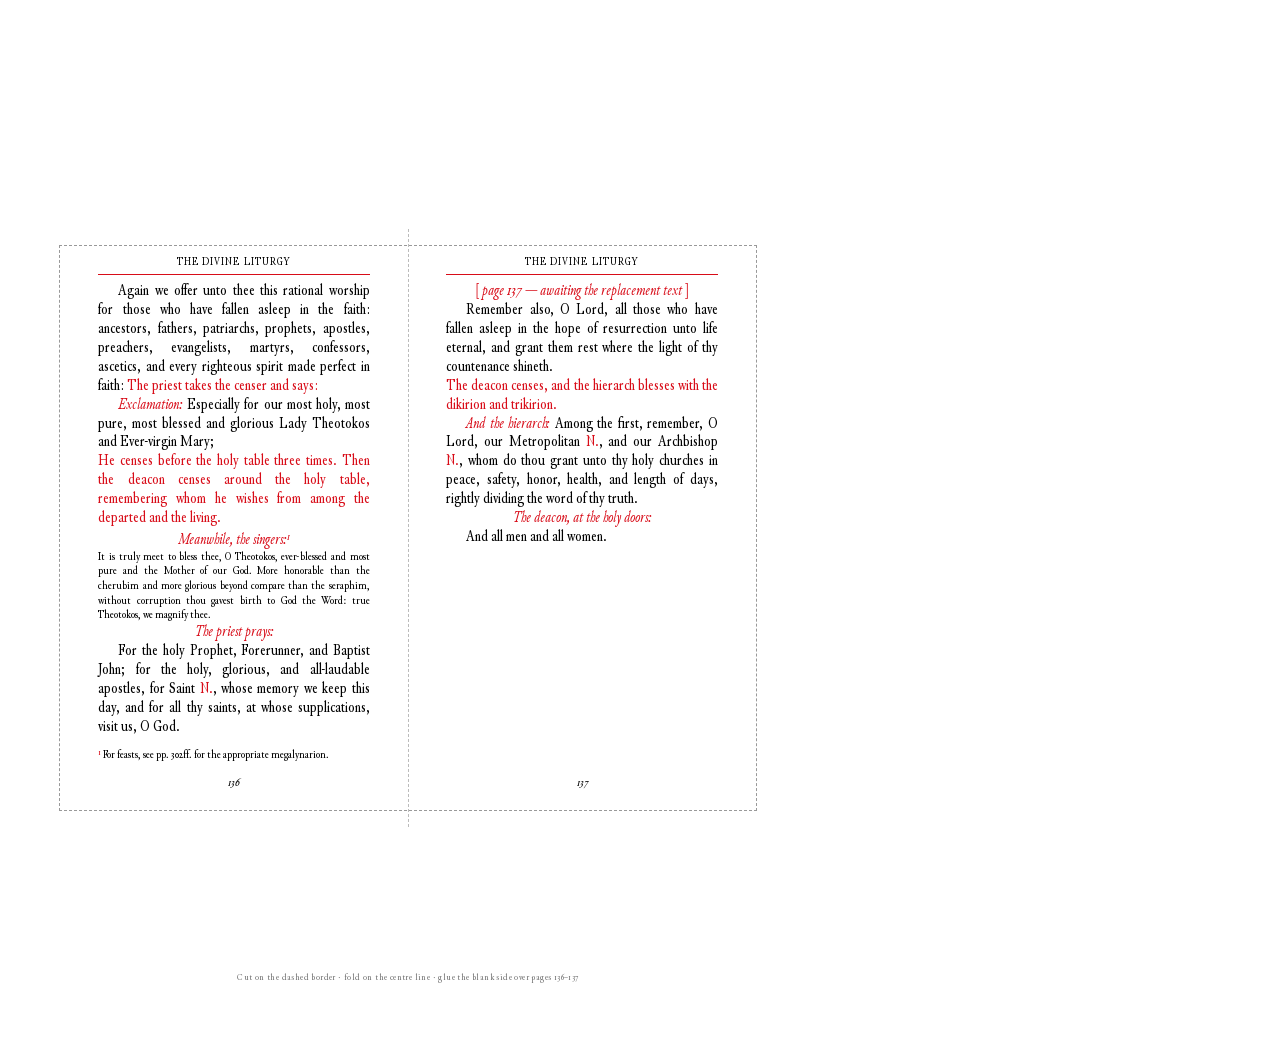
==== booklet/insert.html @ 29bf591c "The insert: one sheet, one side, folded into the gutter Pages 136 and 137 are on different leaves an" ====
<!-- Placeholder content: page 136 is the scanned text, 137 is dummy, so the
     layout can be checked before the real replacement text arrives. -->
<meta charset="utf-8"><html lang="en">
<link rel="stylesheet" href="insert.css">
<div class="sheet">
  <div class="spread">

    <div class="leaf">
      <div class="head">THE DIVINE LITURGY</div>
      <div class="body">
        <p>Again we offer unto thee this rational worship for those who have
        fallen asleep in the faith: ancestors, fathers, patriarchs, prophets,
        apostles, preachers, evangelists, martyrs, confessors, ascetics, and
        every righteous spirit made perfect in faith: <span class="red">The
        priest takes the censer and says:</span></p>
        <p><span class="lead">Exclamation:</span> Especially for our most holy,
        most pure, most blessed and glorious Lady Theotokos and Ever-virgin
        Mary;</p>
        <p class="rubric">He censes before the holy table three times. Then the
        deacon censes around the holy table, remembering whom he wishes from
        among the departed and the living.</p>
        <p class="label">Meanwhile, the singers:<sup>1</sup></p>
        <p class="small">It is truly meet to bless thee, O Theotokos,
        ever-blessed and most pure and the Mother of our God. More honorable
        than the cherubim and more glorious beyond compare than the seraphim,
        without corruption thou gavest birth to God the Word: true Theotokos,
        we magnify thee.</p>
        <p class="label">The priest prays:</p>
        <p>For the holy Prophet, Forerunner, and Baptist John; for the holy,
        glorious, and all-laudable apostles, for Saint <span class="red">N.</span>,
        whose memory we keep this day, and for all thy saints, at whose
        supplications, visit us, O God.</p>
        <p class="note"><sup>1</sup> For feasts, see pp. 302ff. for the
        appropriate megalynarion.</p>
      </div>
      <div class="folio">136</div>
    </div>

    <div class="leaf">
      <div class="head">THE DIVINE LITURGY</div>
      <div class="body">
        <p class="label">[ page 137 &mdash; awaiting the replacement text ]</p>
        <p>Remember also, O Lord, all those who have fallen asleep in the hope
        of resurrection unto life eternal, and grant them rest where the light
        of thy countenance shineth.</p>
        <p class="rubric">The deacon censes, and the hierarch blesses with the
        dikirion and trikirion.</p>
        <p><span class="lead">And the hierarch:</span> Among the first, remember,
        O Lord, our Metropolitan <span class="red">N.</span>, and our Archbishop
        <span class="red">N.</span>, whom do thou grant unto thy holy churches in
        peace, safety, honor, health, and length of days, rightly dividing the
        word of thy truth.</p>
        <p class="label">The deacon, at the holy doors:</p>
        <p>And all men and all women.</p>
      </div>
      <div class="folio">137</div>
    </div>

  </div>
  <div class="cut"></div>
  <div class="caption">Cut on the dashed border &middot; fold on the centre line
    &middot; glue the blank side over pages 136&ndash;137</div>
</div>
---- booklet/insert.css ----
/* The replacement spread: one sheet, printed on ONE side, carrying page 136
   on the left and 137 on the right. It folds down the middle into the gutter
   and its blank back is glued over the two existing pages, so the printed
   side faces the reader and there is no duplex to get wrong.

   Everything inside a .leaf is the book's own geometry, measured in SPEC.md. */
@font-face{ font-family:Junicode; src:url("fonts/Junicode-Cond.ttf"); }
@font-face{ font-family:Junicode; font-style:italic;
            src:url("fonts/Junicode-CondItalic.ttf"); }

:root{
  --red:#d80c18;
  --leaf-w:3.625in; --leaf-h:5.875in;
  --side:0.40in;                 /* left and right margin, from the scan */
  --text-top:0.386in;            /* first body line */
  --foot:0.36in;                 /* page number sits in here */
}

@page{ size: letter; margin:0; }
html,body{ margin:0; padding:0 }
body{ font-family:Junicode, serif; color:#000; }

.sheet{
  width:8.5in; height:11in; position:relative;
}
.spread{
  position:absolute; left:50%; top:50%;
  transform:translate(-50%,-50%);
  width:calc(var(--leaf-w) * 2); height:var(--leaf-h);
  display:flex;
}
/* the fold, down the middle — printed faint so it can be creased accurately
   and still disappear into the gutter */
.spread::after{
  content:""; position:absolute; left:50%; top:-0.18in; bottom:-0.18in;
  border-left:0.3pt dashed #bbb;
}
.leaf{
  width:var(--leaf-w); height:var(--leaf-h); position:relative;
  padding:var(--text-top) var(--side) var(--foot);
  box-sizing:border-box;
}
/* Measured off the scan: the running head sits 0.115in from the head of the
   page, the red rule at 0.29in, the first body line at 0.386in. The rule is a
   separate absolutely-placed element rather than a border on the head, so its
   position is the measured one and does not drift with the head's line box. */
.leaf > .head{
  position:absolute; left:var(--side); right:var(--side); top:0.115in;
  font-size:8.6pt; line-height:1; letter-spacing:.09em; text-align:center;
}
.leaf > .head::after{
  content:""; position:absolute; left:0; right:0; top:0.175in;
  border-top:0.64pt solid var(--red);
}
.leaf > .folio{
  position:absolute; left:0; right:0; bottom:0.20in;
  text-align:center; font-style:italic; font-size:9pt;
}
.body{ font-size:11.7pt; line-height:14.2pt; text-align:justify; hyphens:auto }
.body p{ margin:0; text-indent:15pt }
.body p.flush{ text-indent:0 }
.body p.rubric{ color:var(--red); text-indent:0 }
.body p.label{ color:var(--red); font-style:italic; text-align:center;
               text-indent:0 }
.red{ color:var(--red) }
.lead{ color:var(--red); font-style:italic }
.body p.small{ font-size:9pt; line-height:11pt; text-indent:0 }
.body p.note{ font-size:9pt; line-height:11pt; text-indent:0; margin-top:6pt }
sup{ color:var(--red); font-size:.7em; vertical-align:.35em }

/* cut line for the sheet, outside the spread so it goes with the offcut */
.cut{
  position:absolute; left:50%; top:50%; transform:translate(-50%,-50%);
  width:calc(var(--leaf-w) * 2); height:var(--leaf-h);
  border:0.5pt dashed #999; pointer-events:none;
}
.caption{
  position:absolute; left:0; right:0; bottom:0.75in; text-align:center;
  font-size:7.5pt; color:#777; letter-spacing:.04em;
}
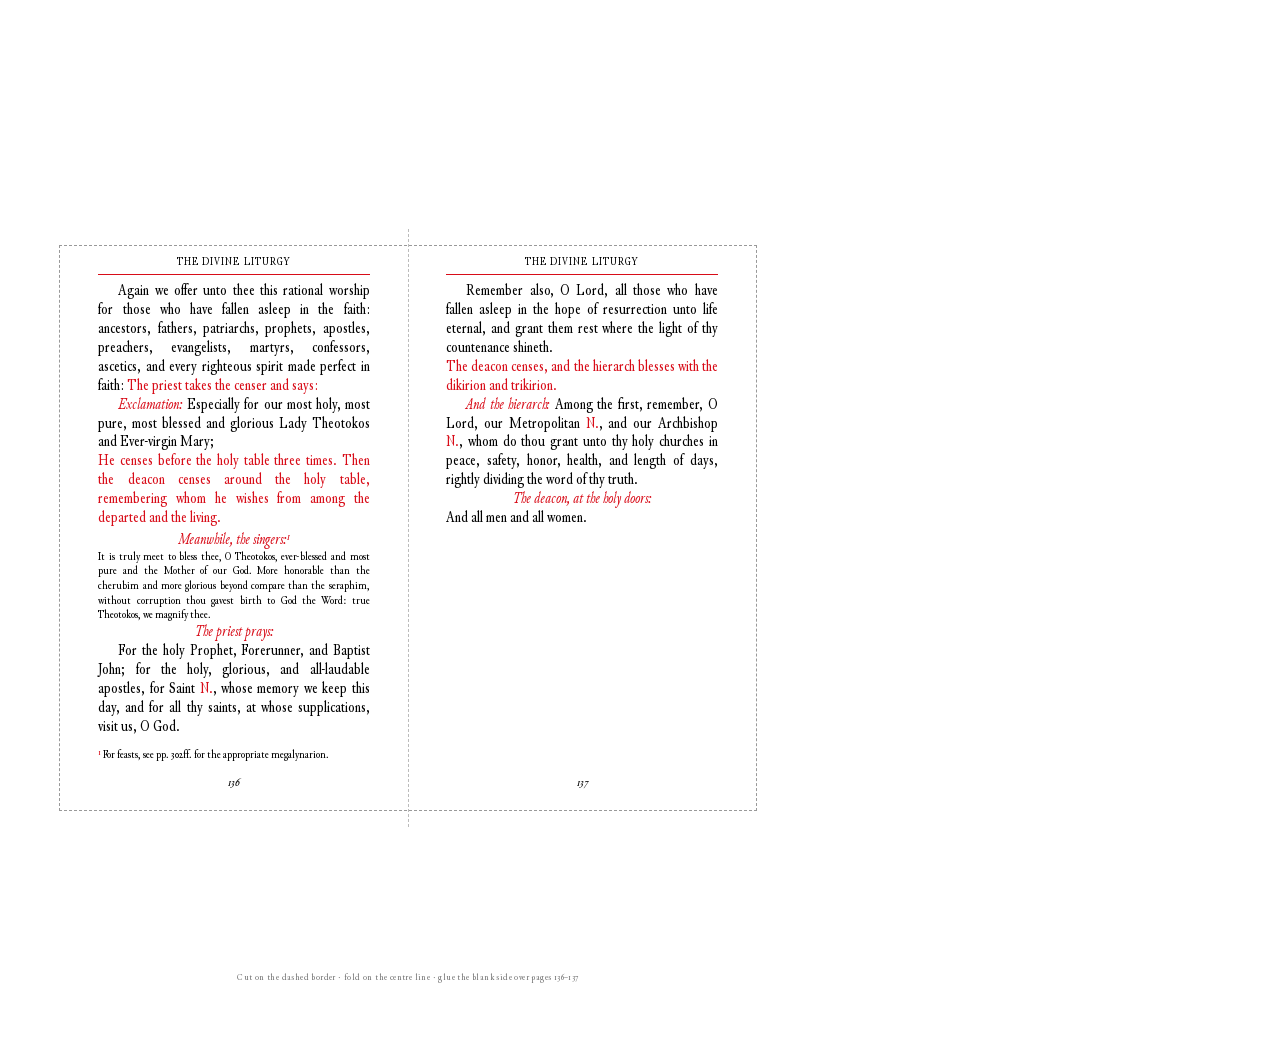
==== commit 0b818942: "Build the insert from plain text pages pages/136.txt and pages/137.txt hold the words; make_insert.p" ====
--- a/booklet/insert.html
+++ b/booklet/insert.html
@@ -1,63 +1,35 @@
-<!-- Placeholder content: page 136 is the scanned text, 137 is dummy, so the
-     layout can be checked before the real replacement text arrives. -->
+<!-- built by make_insert.py from pages/136.txt and 137.txt -->
 <meta charset="utf-8"><html lang="en">
 <link rel="stylesheet" href="insert.css">
 <div class="sheet">
   <div class="spread">
-
     <div class="leaf">
       <div class="head">THE DIVINE LITURGY</div>
       <div class="body">
-        <p>Again we offer unto thee this rational worship for those who have
-        fallen asleep in the faith: ancestors, fathers, patriarchs, prophets,
-        apostles, preachers, evangelists, martyrs, confessors, ascetics, and
-        every righteous spirit made perfect in faith: <span class="red">The
-        priest takes the censer and says:</span></p>
-        <p><span class="lead">Exclamation:</span> Especially for our most holy,
-        most pure, most blessed and glorious Lady Theotokos and Ever-virgin
-        Mary;</p>
-        <p class="rubric">He censes before the holy table three times. Then the
-        deacon censes around the holy table, remembering whom he wishes from
-        among the departed and the living.</p>
+        <p>Again we offer unto thee this rational worship for those who have fallen asleep in the faith: ancestors, fathers, patriarchs, prophets, apostles, preachers, evangelists, martyrs, confessors, ascetics, and every righteous spirit made perfect in faith: <span class="red">The priest takes the censer and says:</span></p>
+        <p><span class="red"><em>Exclamation:</em></span> Especially for our most holy, most pure, most blessed and glorious Lady Theotokos and Ever-virgin Mary;</p>
+        <p class="rubric">He censes before the holy table three times. Then the deacon censes around the holy table, remembering whom he wishes from among the departed and the living.</p>
         <p class="label">Meanwhile, the singers:<sup>1</sup></p>
-        <p class="small">It is truly meet to bless thee, O Theotokos,
-        ever-blessed and most pure and the Mother of our God. More honorable
-        than the cherubim and more glorious beyond compare than the seraphim,
-        without corruption thou gavest birth to God the Word: true Theotokos,
-        we magnify thee.</p>
+        <p class="small">It is truly meet to bless thee, O Theotokos, ever-blessed and most pure and the Mother of our God. More honorable than the cherubim and more glorious beyond compare than the seraphim, without corruption thou gavest birth to God the Word: true Theotokos, we magnify thee.</p>
         <p class="label">The priest prays:</p>
-        <p>For the holy Prophet, Forerunner, and Baptist John; for the holy,
-        glorious, and all-laudable apostles, for Saint <span class="red">N.</span>,
-        whose memory we keep this day, and for all thy saints, at whose
-        supplications, visit us, O God.</p>
-        <p class="note"><sup>1</sup> For feasts, see pp. 302ff. for the
-        appropriate megalynarion.</p>
+        <p>For the holy Prophet, Forerunner, and Baptist John; for the holy, glorious, and all-laudable apostles, for Saint <span class="red">N.</span>, whose memory we keep this day, and for all thy saints, at whose supplications, visit us, O God.</p>
+        <p class="note"><sup>1</sup> For feasts, see pp. 302ff. for the appropriate megalynarion.</p>
       </div>
       <div class="folio">136</div>
     </div>
-
     <div class="leaf">
       <div class="head">THE DIVINE LITURGY</div>
       <div class="body">
-        <p class="label">[ page 137 &mdash; awaiting the replacement text ]</p>
-        <p>Remember also, O Lord, all those who have fallen asleep in the hope
-        of resurrection unto life eternal, and grant them rest where the light
-        of thy countenance shineth.</p>
-        <p class="rubric">The deacon censes, and the hierarch blesses with the
-        dikirion and trikirion.</p>
-        <p><span class="lead">And the hierarch:</span> Among the first, remember,
-        O Lord, our Metropolitan <span class="red">N.</span>, and our Archbishop
-        <span class="red">N.</span>, whom do thou grant unto thy holy churches in
-        peace, safety, honor, health, and length of days, rightly dividing the
-        word of thy truth.</p>
+        <p>Remember also, O Lord, all those who have fallen asleep in the hope of resurrection unto life eternal, and grant them rest where the light of thy countenance shineth.</p>
+        <p class="rubric">The deacon censes, and the hierarch blesses with the dikirion and trikirion.</p>
+        <p><span class="red"><em>And the hierarch:</em></span> Among the first, remember, O Lord, our Metropolitan <span class="red">N.</span>, and our Archbishop <span class="red">N.</span>, whom do thou grant unto thy holy churches in peace, safety, honor, health, and length of days, rightly dividing the word of thy truth.</p>
         <p class="label">The deacon, at the holy doors:</p>
-        <p>And all men and all women.</p>
+        <p class="flush">And all men and all women.</p>
       </div>
       <div class="folio">137</div>
     </div>
-
   </div>
   <div class="cut"></div>
-  <div class="caption">Cut on the dashed border &middot; fold on the centre line
-    &middot; glue the blank side over pages 136&ndash;137</div>
+  <div class="caption">Cut on the dashed border &middot; fold on the centre
+    line &middot; glue the blank side over pages 136&ndash;137</div>
 </div>
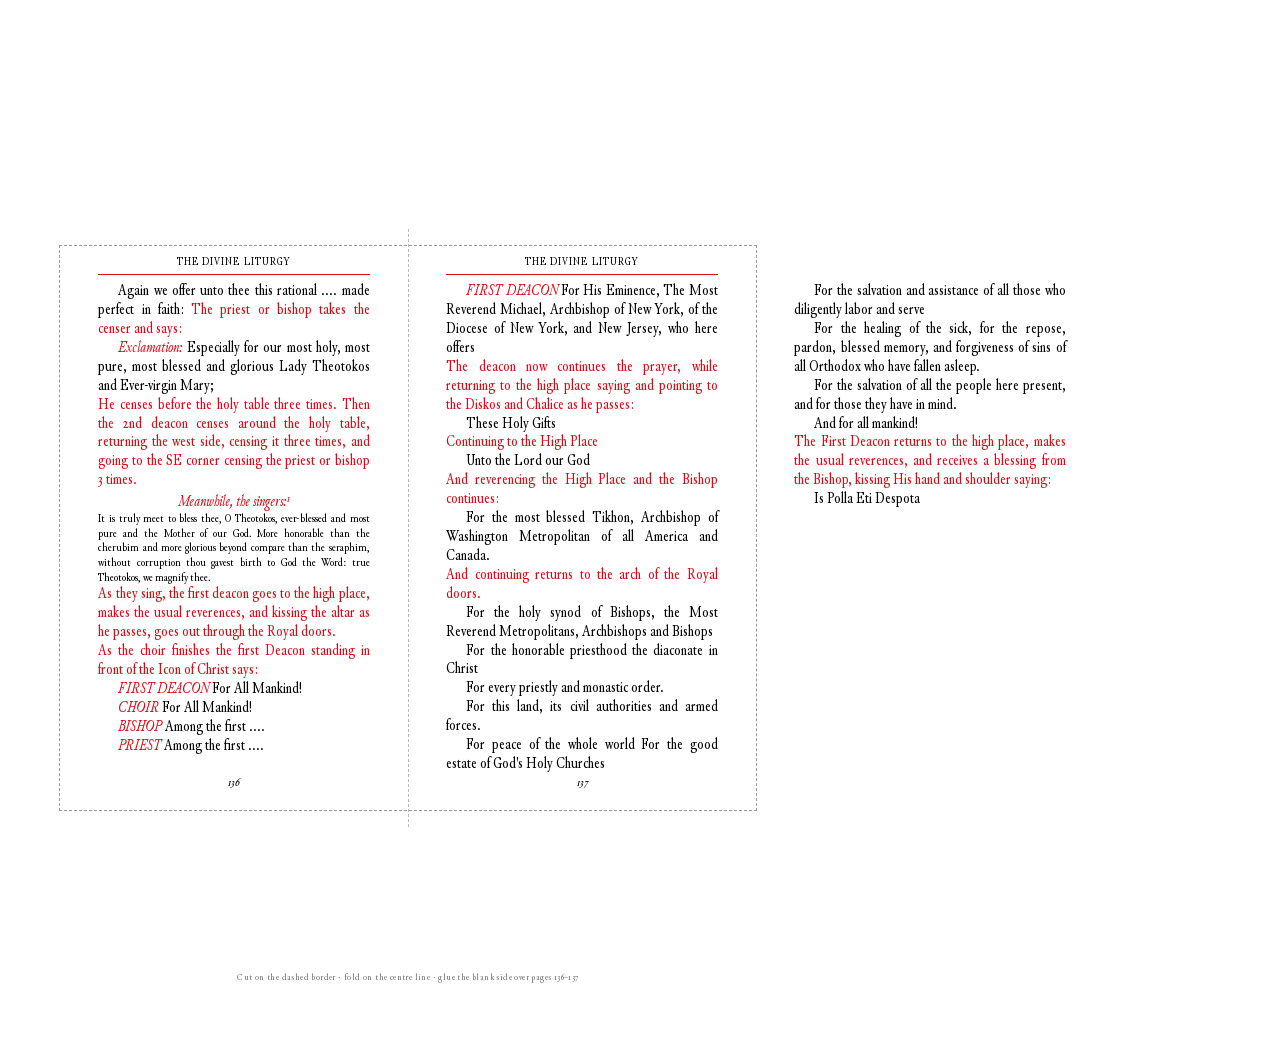
==== commit 61511b0a: "One balanced flow across the spread, and a lines: block The text is now a single stream in one file," ====
--- a/booklet/insert.html
+++ b/booklet/insert.html
@@ -1,33 +1,48 @@
-<!-- built by make_insert.py from pages/136.txt and 137.txt -->
+<!-- built by make_insert.py from pages/136.txt -->
 <meta charset="utf-8"><html lang="en">
 <link rel="stylesheet" href="insert.css">
 <div class="sheet">
   <div class="spread">
-    <div class="leaf">
+    <div class="leaf left">
       <div class="head">THE DIVINE LITURGY</div>
-      <div class="body">
-        <p>Again we offer unto thee this rational worship for those who have fallen asleep in the faith: ancestors, fathers, patriarchs, prophets, apostles, preachers, evangelists, martyrs, confessors, ascetics, and every righteous spirit made perfect in faith: <span class="red">The priest takes the censer and says:</span></p>
-        <p><span class="red"><em>Exclamation:</em></span> Especially for our most holy, most pure, most blessed and glorious Lady Theotokos and Ever-virgin Mary;</p>
-        <p class="rubric">He censes before the holy table three times. Then the deacon censes around the holy table, remembering whom he wishes from among the departed and the living.</p>
-        <p class="label">Meanwhile, the singers:<sup>1</sup></p>
-        <p class="small">It is truly meet to bless thee, O Theotokos, ever-blessed and most pure and the Mother of our God. More honorable than the cherubim and more glorious beyond compare than the seraphim, without corruption thou gavest birth to God the Word: true Theotokos, we magnify thee.</p>
-        <p class="label">The priest prays:</p>
-        <p>For the holy Prophet, Forerunner, and Baptist John; for the holy, glorious, and all-laudable apostles, for Saint <span class="red">N.</span>, whose memory we keep this day, and for all thy saints, at whose supplications, visit us, O God.</p>
-        <p class="note"><sup>1</sup> For feasts, see pp. 302ff. for the appropriate megalynarion.</p>
-      </div>
       <div class="folio">136</div>
     </div>
-    <div class="leaf">
+    <div class="leaf right">
       <div class="head">THE DIVINE LITURGY</div>
-      <div class="body">
-        <p>Remember also, O Lord, all those who have fallen asleep in the hope of resurrection unto life eternal, and grant them rest where the light of thy countenance shineth.</p>
-        <p class="rubric">The deacon censes, and the hierarch blesses with the dikirion and trikirion.</p>
-        <p><span class="red"><em>And the hierarch:</em></span> Among the first, remember, O Lord, our Metropolitan <span class="red">N.</span>, and our Archbishop <span class="red">N.</span>, whom do thou grant unto thy holy churches in peace, safety, honor, health, and length of days, rightly dividing the word of thy truth.</p>
-        <p class="label">The deacon, at the holy doors:</p>
-        <p class="flush">And all men and all women.</p>
-      </div>
       <div class="folio">137</div>
     </div>
+  <div class="flow">
+    <p>Again we offer unto thee this rational .... made perfect in faith: <span class="red">The priest or bishop takes the censer and says:</span></p>
+    <p><span class="red"><em>Exclamation:</em></span> Especially for our most holy, most pure, most blessed and glorious Lady Theotokos and Ever-virgin Mary;</p>
+    <p class="rubric">He censes before the holy table three times. Then the 2nd deacon censes around the holy table, returning the west side, censing it three times, and going to the SE corner censing the priest or bishop 3 times.</p>
+    <p class="label">Meanwhile, the singers:<sup>1</sup></p>
+    <p class="small">It is truly meet to bless thee, O Theotokos, ever-blessed and most pure and the Mother of our God. More honorable than the cherubim and more glorious beyond compare than the seraphim, without corruption thou gavest birth to God the Word: true Theotokos, we magnify thee.</p>
+    <p class="rubric">As they sing, the first deacon goes to the high place, makes the usual reverences, and kissing the altar as he passes, goes out through the Royal doors.</p>
+    <p class="rubric">As the choir finishes the first Deacon standing in front of the Icon of Christ says:</p>
+    <p><span class="red"><em> FIRST DEACON </em></span> For All Mankind!</p>
+    <p><span class="red"><em> CHOIR </em></span> For All Mankind!</p>
+    <p><span class="red"><em> BISHOP </em></span> Among the first ....</p>
+    <p><span class="red"><em> PRIEST </em></span> Among the first ....</p>
+    <p><span class="red"><em> FIRST DEACON </em></span> For His Eminence, The Most Reverend Michael, Archbishop of New York, of the Diocese of New York, and New Jersey, who here offers</p>
+    <p class="rubric">The deacon now continues the prayer, while returning to the high place saying and pointing to the Diskos and Chalice as he passes:</p>
+    <p>These Holy Gifts</p>
+    <p class="rubric">Continuing to the High Place</p>
+    <p>Unto the Lord our God</p>
+    <p class="rubric">And reverencing the High Place and the Bishop continues:</p>
+    <p>For the most blessed Tikhon, Archbishop of Washington Metropolitan of all America and Canada.</p>
+    <p class="rubric">And continuing returns to the arch of the Royal doors.</p>
+    <p>For the holy synod of Bishops, the Most Reverend Metropolitans, Archbishops and Bishops</p>
+    <p>For the honorable priesthood the diaconate in Christ</p>
+    <p>For every priestly and monastic order.</p>
+    <p>For this land, its civil authorities and armed forces.</p>
+    <p>For peace of the whole world For the good estate of God&#x27;s Holy Churches</p>
+    <p>For the salvation and assistance of all those who diligently labor and serve</p>
+    <p>For the healing of the sick, for the repose, pardon, blessed memory, and forgiveness of sins of all Orthodox who have fallen asleep.</p>
+    <p>For the salvation of all the people here present, and for those they have in mind.</p>
+    <p>And for all mankind!</p>
+    <p class="rubric">The First Deacon returns to the high place, makes the usual reverences, and receives a blessing from the Bishop, kissing His hand and shoulder saying:</p>
+    <p>Is Polla Eti Despota</p>
+  </div>
   </div>
   <div class="cut"></div>
   <div class="caption">Cut on the dashed border &middot; fold on the centre
--- a/booklet/insert.css
+++ b/booklet/insert.css
@@ -27,7 +27,6 @@
   position:absolute; left:50%; top:50%;
   transform:translate(-50%,-50%);
   width:calc(var(--leaf-w) * 2); height:var(--leaf-h);
-  display:flex;
 }
 /* the fold, down the middle — printed faint so it can be creased accurately
    and still disappear into the gutter */
@@ -35,11 +34,35 @@
   content:""; position:absolute; left:50%; top:-0.18in; bottom:-0.18in;
   border-left:0.3pt dashed #bbb;
 }
+/* The text is ONE stream flowing across both leaves rather than two files
+   split by hand. Two columns of exactly the book's measure —
+   (7.25in - 0.8in gap) / 2 = 2.825in = the 203.5pt measured off the page —
+   and column-fill:balance divides it evenly between them, so an edit
+   redistributes itself instead of shoving a hand-made break along. The gap is
+   the two facing margins, 0.40in each. */
+.flow{
+  /* STATIC, deliberately. WeasyPrint does not apply multi-column layout to an
+     absolutely positioned box — it silently lays the text out in one column
+     the full width of the element, which here ran straight across both leaves.
+     Tested: static + auto height and static + fixed height both column; the
+     same rule with position:absolute does not, with or without a height.
+     Padding rather than margin for the top offset, so it cannot collapse. */
+  margin:0 var(--side);
+  box-sizing:border-box;
+  padding-top:var(--text-top);
+  height:calc(var(--leaf-h) - var(--foot));
+  column-count:2; column-gap:calc(var(--side) * 2); column-fill:balance;
+  font-size:11.7pt; line-height:14.2pt; text-align:justify; hyphens:auto;
+}
+/* the running head, rule and folio sit OVER each half — they are page
+   furniture, not part of the flow */
 .leaf{
-  width:var(--leaf-w); height:var(--leaf-h); position:relative;
-  padding:var(--text-top) var(--side) var(--foot);
+  position:absolute; top:0;
+  width:var(--leaf-w); height:var(--leaf-h);
   box-sizing:border-box;
 }
+.leaf.left{ left:0 }
+.leaf.right{ left:var(--leaf-w) }
 /* Measured off the scan: the running head sits 0.115in from the head of the
    page, the red rule at 0.29in, the first body line at 0.386in. The rule is a
    separate absolutely-placed element rather than a border on the head, so its
@@ -56,16 +79,18 @@
   position:absolute; left:0; right:0; bottom:0.20in;
   text-align:center; font-style:italic; font-size:9pt;
 }
-.body{ font-size:11.7pt; line-height:14.2pt; text-align:justify; hyphens:auto }
-.body p{ margin:0; text-indent:15pt }
-.body p.flush{ text-indent:0 }
-.body p.rubric{ color:var(--red); text-indent:0 }
-.body p.label{ color:var(--red); font-style:italic; text-align:center;
+.flow p{ margin:0; text-indent:15pt }
+.flow p.flush{ text-indent:0 }
+/* a list of petitions: each on its own line, no indent, not justified — a
+   short petition stretched across the measure looks like an error */
+.flow p.lines{ text-indent:0; text-align:left }
+.flow p.rubric{ color:var(--red); text-indent:0 }
+.flow p.label{ color:var(--red); font-style:italic; text-align:center;
                text-indent:0 }
 .red{ color:var(--red) }
 .lead{ color:var(--red); font-style:italic }
-.body p.small{ font-size:9pt; line-height:11pt; text-indent:0 }
-.body p.note{ font-size:9pt; line-height:11pt; text-indent:0; margin-top:6pt }
+.flow p.small{ font-size:9pt; line-height:11pt; text-indent:0 }
+.flow p.note{ font-size:9pt; line-height:11pt; text-indent:0; margin-top:6pt }
 sup{ color:var(--red); font-size:.7em; vertical-align:.35em }
 
 /* cut line for the sheet, outside the spread so it goes with the offcut */
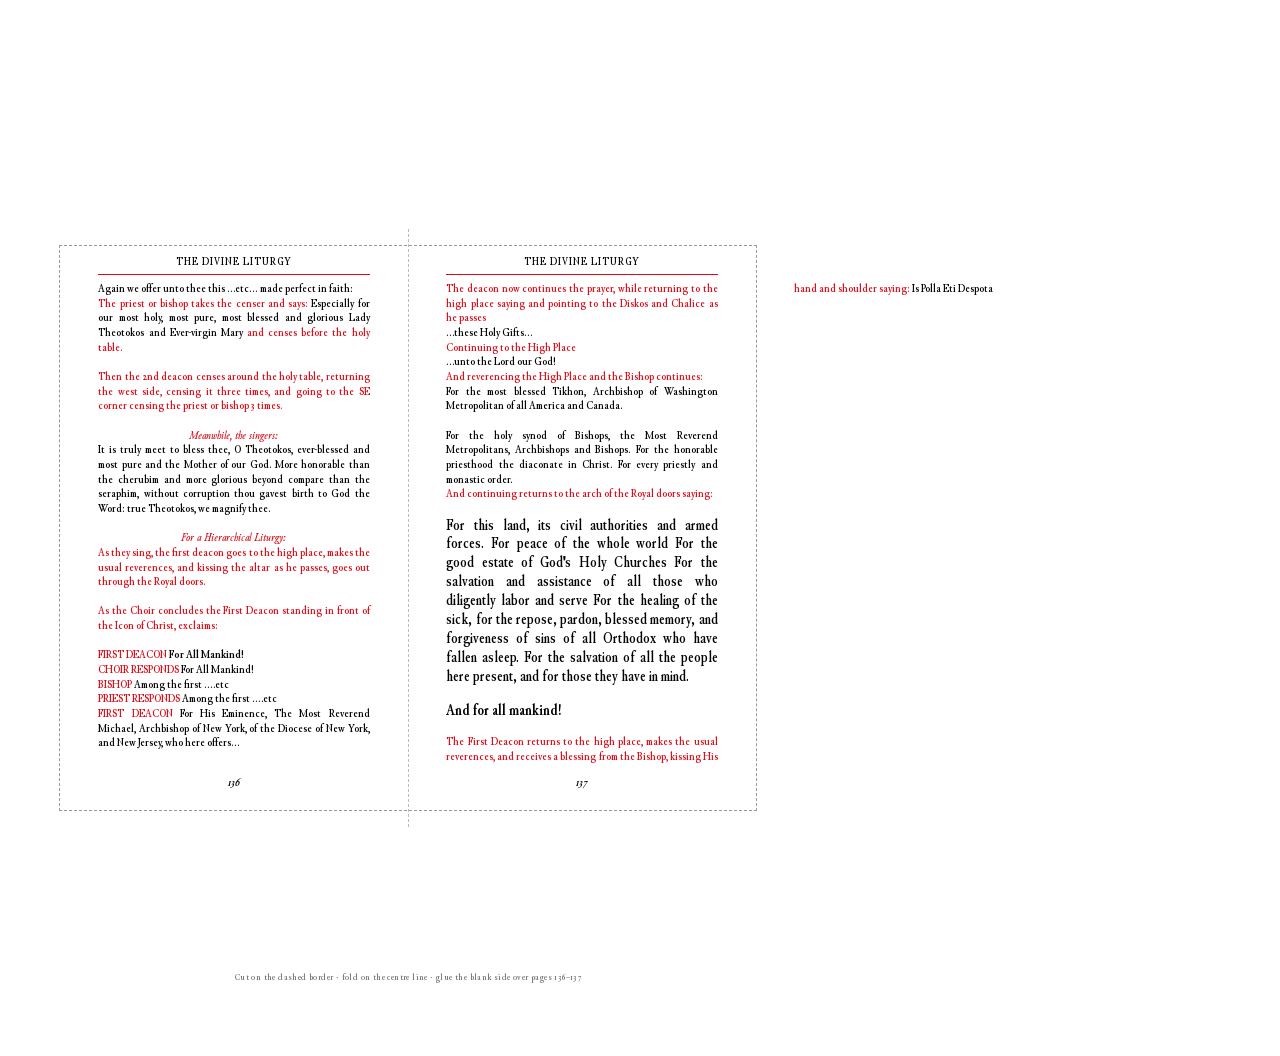
==== commit d8a542a5: "The insert: page 136-137 text, and the markup it needed The spread now carries the real replacement " ====
--- a/booklet/insert.html
+++ b/booklet/insert.html
@@ -11,37 +11,40 @@
       <div class="head">THE DIVINE LITURGY</div>
       <div class="folio">137</div>
     </div>
-  <div class="flow">
-    <p>Again we offer unto thee this rational .... made perfect in faith: <span class="red">The priest or bishop takes the censer and says:</span></p>
-    <p><span class="red"><em>Exclamation:</em></span> Especially for our most holy, most pure, most blessed and glorious Lady Theotokos and Ever-virgin Mary;</p>
-    <p class="rubric">He censes before the holy table three times. Then the 2nd deacon censes around the holy table, returning the west side, censing it three times, and going to the SE corner censing the priest or bishop 3 times.</p>
-    <p class="label">Meanwhile, the singers:<sup>1</sup></p>
+  <div class="flow small-body">
+    <p>Again we offer unto thee this ...etc... made perfect in faith:</p>
+    <p><span class="red">The priest or bishop takes the censer and says:</span> Especially for our most holy, most pure, most blessed and glorious Lady Theotokos and Ever-virgin Mary <span class="red">and censes before the holy table.</span></p>
+    <p class="blank">&nbsp;</p>
+    <p><span class="red">Then the 2nd deacon censes around the holy table, returning the west side, censing it three times, and going to the SE corner censing the priest or bishop 3 times.</span></p>
+    <p class="blank">&nbsp;</p>
+    <p class="label">Meanwhile, the singers:</p>
     <p class="small">It is truly meet to bless thee, O Theotokos, ever-blessed and most pure and the Mother of our God. More honorable than the cherubim and more glorious beyond compare than the seraphim, without corruption thou gavest birth to God the Word: true Theotokos, we magnify thee.</p>
-    <p class="rubric">As they sing, the first deacon goes to the high place, makes the usual reverences, and kissing the altar as he passes, goes out through the Royal doors.</p>
-    <p class="rubric">As the choir finishes the first Deacon standing in front of the Icon of Christ says:</p>
-    <p><span class="red"><em> FIRST DEACON </em></span> For All Mankind!</p>
-    <p><span class="red"><em> CHOIR </em></span> For All Mankind!</p>
-    <p><span class="red"><em> BISHOP </em></span> Among the first ....</p>
-    <p><span class="red"><em> PRIEST </em></span> Among the first ....</p>
-    <p><span class="red"><em> FIRST DEACON </em></span> For His Eminence, The Most Reverend Michael, Archbishop of New York, of the Diocese of New York, and New Jersey, who here offers</p>
-    <p class="rubric">The deacon now continues the prayer, while returning to the high place saying and pointing to the Diskos and Chalice as he passes:</p>
-    <p>These Holy Gifts</p>
-    <p class="rubric">Continuing to the High Place</p>
-    <p>Unto the Lord our God</p>
-    <p class="rubric">And reverencing the High Place and the Bishop continues:</p>
+    <p class="blank">&nbsp;</p>
+    <p class="label">For a Hierarchical Liturgy:</p>
+    <p><span class="red">As they sing, the first deacon goes to the high place, makes the usual reverences, and kissing the altar as he passes, goes out through the Royal doors.</span></p>
+    <p class="blank">&nbsp;</p>
+    <p><span class="red">As the Choir concludes the First Deacon standing in front of the Icon of Christ, exclaims:</span></p>
+    <p class="blank">&nbsp;</p>
+    <p><span class="red">FIRST DEACON</span> <strong>For All Mankind!</strong></p>
+    <p><span class="red">CHOIR RESPONDS</span> For All Mankind!</p>
+    <p><span class="red">BISHOP</span> Among the first ....etc</p>
+    <p><span class="red">PRIEST RESPONDS</span> Among the first ....etc</p>
+    <p><span class="red">FIRST DEACON</span> For His Eminence, The Most Reverend Michael, Archbishop of New York, of the Diocese of New York, and New Jersey, who here offers...</p>
+    <p class="brk"><span class="red">The deacon now continues the prayer, while returning to the high place saying and pointing to the Diskos and Chalice as he passes</span></p>
+    <p>...these Holy Gifts...</p>
+    <p><span class="red">Continuing to the High Place</span></p>
+    <p>...unto the Lord our God!</p>
+    <p><span class="red">And reverencing the High Place and the Bishop continues:</span></p>
     <p>For the most blessed Tikhon, Archbishop of Washington Metropolitan of all America and Canada.</p>
-    <p class="rubric">And continuing returns to the arch of the Royal doors.</p>
-    <p>For the holy synod of Bishops, the Most Reverend Metropolitans, Archbishops and Bishops</p>
-    <p>For the honorable priesthood the diaconate in Christ</p>
-    <p>For every priestly and monastic order.</p>
-    <p>For this land, its civil authorities and armed forces.</p>
-    <p>For peace of the whole world For the good estate of God&#x27;s Holy Churches</p>
-    <p>For the salvation and assistance of all those who diligently labor and serve</p>
-    <p>For the healing of the sick, for the repose, pardon, blessed memory, and forgiveness of sins of all Orthodox who have fallen asleep.</p>
-    <p>For the salvation of all the people here present, and for those they have in mind.</p>
-    <p>And for all mankind!</p>
-    <p class="rubric">The First Deacon returns to the high place, makes the usual reverences, and receives a blessing from the Bishop, kissing His hand and shoulder saying:</p>
-    <p>Is Polla Eti Despota</p>
+    <p class="blank">&nbsp;</p>
+    <p>For the holy synod of Bishops, the Most Reverend Metropolitans, Archbishops and Bishops. For the honorable priesthood the diaconate in Christ. For every priestly and monastic order.</p>
+    <p><span class="red">And continuing returns to the arch of the Royal doors saying:</span></p>
+    <p class="blank">&nbsp;</p>
+    <p class="normal">For this land, its civil authorities and armed forces. For peace of the whole world For the good estate of God&#x27;s Holy Churches For the salvation and assistance of all those who diligently labor and serve For the healing of the sick, for the repose, pardon, blessed memory, and forgiveness of sins of all Orthodox who have fallen asleep. For the salvation of all the people here present, and for those they have in mind.</p>
+    <p class="blank">&nbsp;</p>
+    <p class="normal"><strong>And for all mankind!</strong></p>
+    <p class="blank">&nbsp;</p>
+    <p><span class="red">The First Deacon returns to the high place, makes the usual reverences, and receives a blessing from the Bishop, kissing His hand and shoulder saying:</span> Is Polla Eti Despota</p>
   </div>
   </div>
   <div class="cut"></div>
--- a/booklet/insert.css
+++ b/booklet/insert.css
@@ -4,9 +4,23 @@
    side faces the reader and there is no duplex to get wrong.
 
    Everything inside a .leaf is the book's own geometry, measured in SPEC.md. */
-@font-face{ font-family:Junicode; src:url("fonts/Junicode-Cond.ttf"); }
+/* MEDIUM, not the regular cut. Junicode is a Jenson revival and its regular
+   weight is very fine — on paper the black text came out washed out, which is
+   the hairlines being thinned by the printer rather than anything wrong with
+   the file. Measured at 9pt on the book's measure: regular 12.0% ink coverage,
+   medium 13.7%, semibold 15.4% — and all three set the same passage in the
+   same 7 lines, so the weight costs nothing in layout. */
+@font-face{ font-family:Junicode; src:url("fonts/Junicode-CondMedium.ttf"); }
 @font-face{ font-family:Junicode; font-style:italic;
-            src:url("fonts/Junicode-CondItalic.ttf"); }
+            src:url("fonts/Junicode-CondMediumItalic.ttf"); }
+/* **bold** had nothing to switch to: only the roman and the italic were
+   declared, so <strong> rendered identically to the body. Junicode's
+   condensed family tops out at SemiBold, which is the right weight for a
+   book face anyway — a true bold would shout. */
+@font-face{ font-family:Junicode; font-weight:bold;
+            src:url("fonts/Junicode-CondSemiBold.ttf"); }
+@font-face{ font-family:Junicode; font-weight:bold; font-style:italic;
+            src:url("fonts/Junicode-CondSemiBoldItalic.ttf"); }
 
 :root{
   --red:#d80c18;
@@ -79,11 +93,23 @@
   position:absolute; left:0; right:0; bottom:0.20in;
   text-align:center; font-style:italic; font-size:9pt;
 }
-.flow p{ margin:0; text-indent:15pt }
+/* no first-line indent — the user's choice for this insert */
+.flow p{ margin:0; text-indent:0 }
 .flow p.flush{ text-indent:0 }
 /* a list of petitions: each on its own line, no indent, not justified — a
    short petition stretched across the measure looks like an error */
 .flow p.lines{ text-indent:0; text-align:left }
+/* `blank:` — an empty line at whatever leading is in force around it */
+.flow p.blank{ text-indent:0 }
+/* `break:` — force what follows onto the second leaf. Balance normally picks
+   the fold on height alone, which can part a rubric from its response. */
+.flow p.brk{ break-before:column }
+/* `size: small` in the page file sets the whole spread in the smaller type;
+   `normal:` on a paragraph brings it back to body size for the part that has
+   to be read aloud continuously. */
+.flow.small-body{ font-size:9pt; line-height:11pt }
+.flow.small-body p.normal{ font-size:11.7pt; line-height:14.2pt }
+.flow p.normal{ font-size:11.7pt; line-height:14.2pt }
 .flow p.rubric{ color:var(--red); text-indent:0 }
 .flow p.label{ color:var(--red); font-style:italic; text-align:center;
                text-indent:0 }
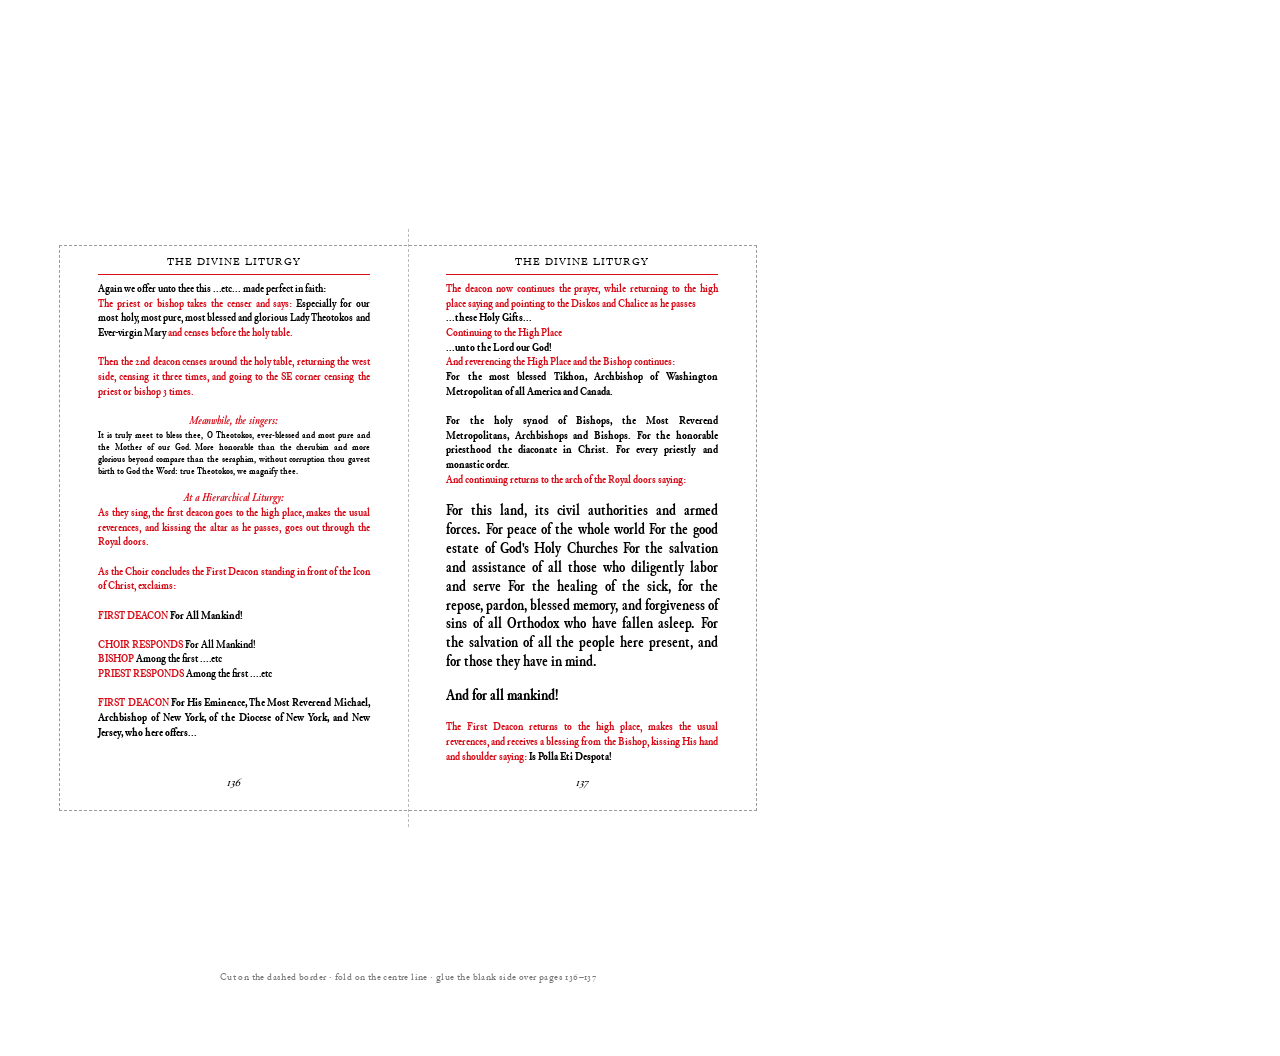
==== commit 865b1771: "Insert settled: variable-weight body, smaller reference type The body is Junicode's variable font at" ====
--- a/booklet/insert.html
+++ b/booklet/insert.html
@@ -20,31 +20,33 @@
     <p class="label">Meanwhile, the singers:</p>
     <p class="small">It is truly meet to bless thee, O Theotokos, ever-blessed and most pure and the Mother of our God. More honorable than the cherubim and more glorious beyond compare than the seraphim, without corruption thou gavest birth to God the Word: true Theotokos, we magnify thee.</p>
     <p class="blank">&nbsp;</p>
-    <p class="label">For a Hierarchical Liturgy:</p>
+    <p class="label">At a Hierarchical Liturgy:</p>
     <p><span class="red">As they sing, the first deacon goes to the high place, makes the usual reverences, and kissing the altar as he passes, goes out through the Royal doors.</span></p>
     <p class="blank">&nbsp;</p>
     <p><span class="red">As the Choir concludes the First Deacon standing in front of the Icon of Christ, exclaims:</span></p>
     <p class="blank">&nbsp;</p>
     <p><span class="red">FIRST DEACON</span> <strong>For All Mankind!</strong></p>
+    <p class="blank">&nbsp;</p>
     <p><span class="red">CHOIR RESPONDS</span> For All Mankind!</p>
     <p><span class="red">BISHOP</span> Among the first ....etc</p>
     <p><span class="red">PRIEST RESPONDS</span> Among the first ....etc</p>
-    <p><span class="red">FIRST DEACON</span> For His Eminence, The Most Reverend Michael, Archbishop of New York, of the Diocese of New York, and New Jersey, who here offers...</p>
+    <p class="blank">&nbsp;</p>
+    <p><span class="red">FIRST DEACON</span> <strong>For His Eminence, The Most Reverend Michael, Archbishop of New York, of the Diocese of New York, and New Jersey, who here offers</strong>...</p>
     <p class="brk"><span class="red">The deacon now continues the prayer, while returning to the high place saying and pointing to the Diskos and Chalice as he passes</span></p>
-    <p>...these Holy Gifts...</p>
+    <p>...<strong>these Holy Gifts</strong>...</p>
     <p><span class="red">Continuing to the High Place</span></p>
-    <p>...unto the Lord our God!</p>
+    <p>...<strong>unto the Lord our God!</strong></p>
     <p><span class="red">And reverencing the High Place and the Bishop continues:</span></p>
-    <p>For the most blessed Tikhon, Archbishop of Washington Metropolitan of all America and Canada.</p>
+    <p><strong>For the most blessed Tikhon, Archbishop of Washington Metropolitan of all America and Canada.</strong></p>
     <p class="blank">&nbsp;</p>
-    <p>For the holy synod of Bishops, the Most Reverend Metropolitans, Archbishops and Bishops. For the honorable priesthood the diaconate in Christ. For every priestly and monastic order.</p>
+    <p><strong>For the holy synod of Bishops, the Most Reverend Metropolitans, Archbishops and Bishops. For the honorable priesthood the diaconate in Christ. For every priestly and monastic order.</strong></p>
     <p><span class="red">And continuing returns to the arch of the Royal doors saying:</span></p>
     <p class="blank">&nbsp;</p>
     <p class="normal">For this land, its civil authorities and armed forces. For peace of the whole world For the good estate of God&#x27;s Holy Churches For the salvation and assistance of all those who diligently labor and serve For the healing of the sick, for the repose, pardon, blessed memory, and forgiveness of sins of all Orthodox who have fallen asleep. For the salvation of all the people here present, and for those they have in mind.</p>
     <p class="blank">&nbsp;</p>
     <p class="normal"><strong>And for all mankind!</strong></p>
     <p class="blank">&nbsp;</p>
-    <p><span class="red">The First Deacon returns to the high place, makes the usual reverences, and receives a blessing from the Bishop, kissing His hand and shoulder saying:</span> Is Polla Eti Despota</p>
+    <p><span class="red">The First Deacon returns to the high place, makes the usual reverences, and receives a blessing from the Bishop, kissing His hand and shoulder saying:</span> <strong>Is Polla Eti Despota!</strong></p>
   </div>
   </div>
   <div class="cut"></div>
--- a/booklet/insert.css
+++ b/booklet/insert.css
@@ -4,26 +4,32 @@
    side faces the reader and there is no duplex to get wrong.
 
    Everything inside a .leaf is the book's own geometry, measured in SPEC.md. */
-/* MEDIUM, not the regular cut. Junicode is a Jenson revival and its regular
-   weight is very fine — on paper the black text came out washed out, which is
-   the hairlines being thinned by the printer rather than anything wrong with
-   the file. Measured at 9pt on the book's measure: regular 12.0% ink coverage,
-   medium 13.7%, semibold 15.4% — and all three set the same passage in the
-   same 7 lines, so the weight costs nothing in layout. */
-@font-face{ font-family:Junicode; src:url("fonts/Junicode-CondMedium.ttf"); }
+/* Junicode's VARIABLE font, so the weight is a dial rather than three fixed
+   steps. It is a Jenson revival with very fine hairlines, and at 9pt the black
+   text printed washed out — the printer thinning the strokes, not a fault in
+   the file.
+
+   wdth 75 is the condensed width, and reproduces the static condensed cut
+   exactly: 13.79% ink against 13.74%, the same passage in the same 7 lines.
+   Every weight from 500 to 700 also sets in 7 lines, so darkness costs nothing
+   in layout. Measured ink at 9pt on the book's measure:
+
+       wght 500  13.8%   (was CondMedium)
+       wght 550  14.7%
+       wght 600  15.5%   (was CondSemiBold)
+       wght 650  16.3%
+       wght 700  17.2%   (the axis maximum)
+
+   Turn --w-body up if it still prints light. --w-bold has to stay clear of it,
+   which is the reason for the variable font: with the static cuts, bold was
+   SemiBold and any darker body collided with it. */
+@font-face{ font-family:Junicode; src:url("fonts/JunicodeVF-Roman.ttf"); }
 @font-face{ font-family:Junicode; font-style:italic;
-            src:url("fonts/Junicode-CondMediumItalic.ttf"); }
-/* **bold** had nothing to switch to: only the roman and the italic were
-   declared, so <strong> rendered identically to the body. Junicode's
-   condensed family tops out at SemiBold, which is the right weight for a
-   book face anyway — a true bold would shout. */
-@font-face{ font-family:Junicode; font-weight:bold;
-            src:url("fonts/Junicode-CondSemiBold.ttf"); }
-@font-face{ font-family:Junicode; font-weight:bold; font-style:italic;
-            src:url("fonts/Junicode-CondSemiBoldItalic.ttf"); }
+            src:url("fonts/JunicodeVF-Italic.ttf"); }
 
 :root{
   --red:#d80c18;
+  --w-body:600; --w-bold:700;   /* the weight dial, see above */
   --leaf-w:3.625in; --leaf-h:5.875in;
   --side:0.40in;                 /* left and right margin, from the scan */
   --text-top:0.386in;            /* first body line */
@@ -67,7 +73,12 @@
   height:calc(var(--leaf-h) - var(--foot));
   column-count:2; column-gap:calc(var(--side) * 2); column-fill:balance;
   font-size:11.7pt; line-height:14.2pt; text-align:justify; hyphens:auto;
+  font-variation-settings:"wght" var(--w-body), "wdth" 75;
 }
+/* font-weight is left alone and the axis does the work, so <strong> cannot be
+   synthesised into a smeared fake bold */
+.flow strong{ font-weight:normal;
+              font-variation-settings:"wght" var(--w-bold), "wdth" 75 }
 /* the running head, rule and folio sit OVER each half — they are page
    furniture, not part of the flow */
 .leaf{
@@ -108,6 +119,10 @@
    `normal:` on a paragraph brings it back to body size for the part that has
    to be read aloud continuously. */
 .flow.small-body{ font-size:9pt; line-height:11pt }
+/* `small:` has to be smaller than whatever surrounds it. With the spread set
+   small it was 9pt — the same as the body — so it was not small at all. The
+   choir's hymn is printed for reference; they sing from their own music. */
+.flow.small-body p.small{ font-size:7.4pt; line-height:9pt }
 .flow.small-body p.normal{ font-size:11.7pt; line-height:14.2pt }
 .flow p.normal{ font-size:11.7pt; line-height:14.2pt }
 .flow p.rubric{ color:var(--red); text-indent:0 }
